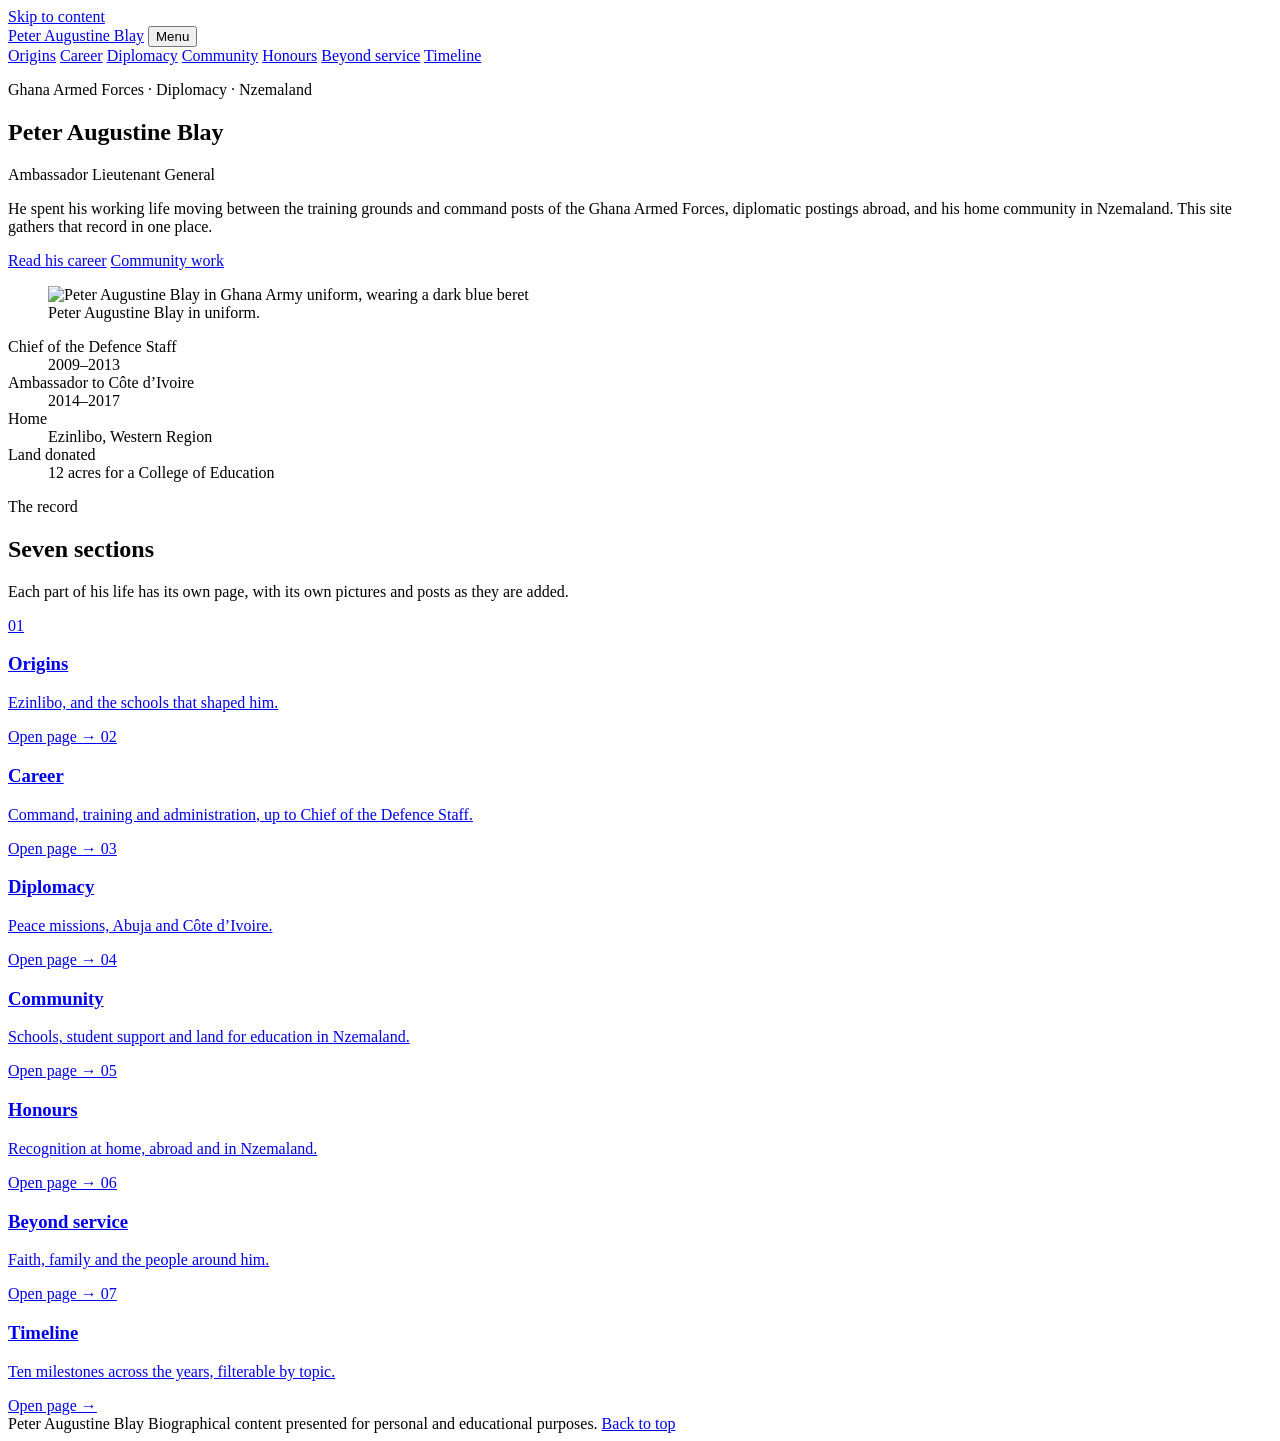
==== peter-blay-site /index.html @ b86ea7f4 "uploaded files" ====
<!doctype html>
<html lang="en">
<head>
  <meta charset="utf-8">
  <meta name="viewport" content="width=device-width, initial-scale=1">
  <meta name="theme-color" content="#02343F">
  <meta name="description" content="Peter Augustine Blay: service in the Ghana Armed Forces, diplomacy abroad, community work in Nzemaland, and faith.">
  <title>Peter Augustine Blay</title>
  <link rel="preconnect" href="https://fonts.googleapis.com">
  <link rel="preconnect" href="https://fonts.gstatic.com" crossorigin>
  <link href="https://fonts.googleapis.com/css2?family=DM+Sans:wght@400;500;600;700&family=Playfair+Display:wght@400;500;600;700&display=swap" rel="stylesheet">
  <link rel="stylesheet" href="styles.css">
  <link rel="stylesheet" href="pages.css">
  <script src="posts.js" defer></script>
  <script src="script.js" defer></script>
</head>
<body>
  <a class="skip-link" href="#main">Skip to content</a>

  <header class="site-header">
    <div class="wrap header-inner">
      <a class="wordmark" href="index.html">Peter Augustine Blay</a>
      <button class="menu-toggle" type="button" aria-expanded="false" aria-controls="site-nav">
        <span class="sr-only">Menu</span>
      </button>
      <nav class="site-nav" id="site-nav" aria-label="Main">
        <a href="origins.html">Origins</a>
        <a href="career.html">Career</a>
        <a href="diplomacy.html">Diplomacy</a>
        <a href="community.html">Community</a>
        <a href="honours.html">Honours</a>
        <a href="life.html">Beyond service</a>
        <a href="timeline.html">Timeline</a>
      </nav>
    </div>
  </header>

  <main id="main">

    <section class="hero" id="top">
      <div class="wrap hero-grid">
        <div class="hero-text">
          <p class="label">Ghana Armed Forces · Diplomacy · Nzemaland</p>
          <h1 class="name">Peter Augustine Blay</h1>
          <p class="tagline">Ambassador Lieutenant General</p>
          <p class="lead">
            He spent his working life moving between the training grounds and command posts of the Ghana Armed Forces, diplomatic postings abroad, and his home community in Nzemaland. This site gathers that record in one place.
          </p>
          <div class="actions">
            <a class="btn btn-solid" href="career.html">Read his career</a>
            <a class="btn btn-line" href="community.html">Community work</a>
          </div>
        </div>

        <figure class="portrait">
          <img src="PeterBlay.jpg" alt="Peter Augustine Blay in Ghana Army uniform, wearing a dark blue beret">
          <figcaption>Peter Augustine Blay in uniform.</figcaption>
        </figure>
      </div>
    </section>

    <section class="facts" aria-label="Key facts">
      <dl class="wrap facts-grid">
        <div>
          <dt>Chief of the Defence Staff</dt>
          <dd>2009–2013</dd>
        </div>
        <div>
          <dt>Ambassador to Côte d’Ivoire</dt>
          <dd>2014–2017</dd>
        </div>
        <div>
          <dt>Home</dt>
          <dd>Ezinlibo, Western Region</dd>
        </div>
        <div>
          <dt>Land donated</dt>
          <dd>12 acres for a College of Education</dd>
        </div>
      </dl>
    </section>

    <section class="block" aria-labelledby="sections-title">
      <div class="wrap">
        <div class="head">
          <div>
            <p class="label">The record</p>
            <h2 id="sections-title">Seven sections</h2>
          </div>
          <p>Each part of his life has its own page, with its own pictures and posts as they are added.</p>
        </div>

        <div class="index-grid">
          <a class="index-card" href="origins.html">
            <span class="num">01</span>
            <h3>Origins</h3>
            <p>Ezinlibo, and the schools that shaped him.</p>
            <span class="more">Open page →</span>
          </a>
          <a class="index-card" href="career.html">
            <span class="num">02</span>
            <h3>Career</h3>
            <p>Command, training and administration, up to Chief of the Defence Staff.</p>
            <span class="more">Open page →</span>
          </a>
          <a class="index-card" href="diplomacy.html">
            <span class="num">03</span>
            <h3>Diplomacy</h3>
            <p>Peace missions, Abuja and Côte d’Ivoire.</p>
            <span class="more">Open page →</span>
          </a>
          <a class="index-card" href="community.html">
            <span class="num">04</span>
            <h3>Community</h3>
            <p>Schools, student support and land for education in Nzemaland.</p>
            <span class="more">Open page →</span>
          </a>
          <a class="index-card" href="honours.html">
            <span class="num">05</span>
            <h3>Honours</h3>
            <p>Recognition at home, abroad and in Nzemaland.</p>
            <span class="more">Open page →</span>
          </a>
          <a class="index-card" href="life.html">
            <span class="num">06</span>
            <h3>Beyond service</h3>
            <p>Faith, family and the people around him.</p>
            <span class="more">Open page →</span>
          </a>
          <a class="index-card" href="timeline.html">
            <span class="num">07</span>
            <h3>Timeline</h3>
            <p>Ten milestones across the years, filterable by topic.</p>
            <span class="more">Open page →</span>
          </a>
        </div>
      </div>
    </section>

  </main>

  <footer class="site-footer">
    <div class="wrap">
      <span>Peter Augustine Blay</span>
      <span>Biographical content presented for personal and educational purposes.</span>
      <a href="#top">Back to top</a>
    </div>
  </footer>
</body>
</html>
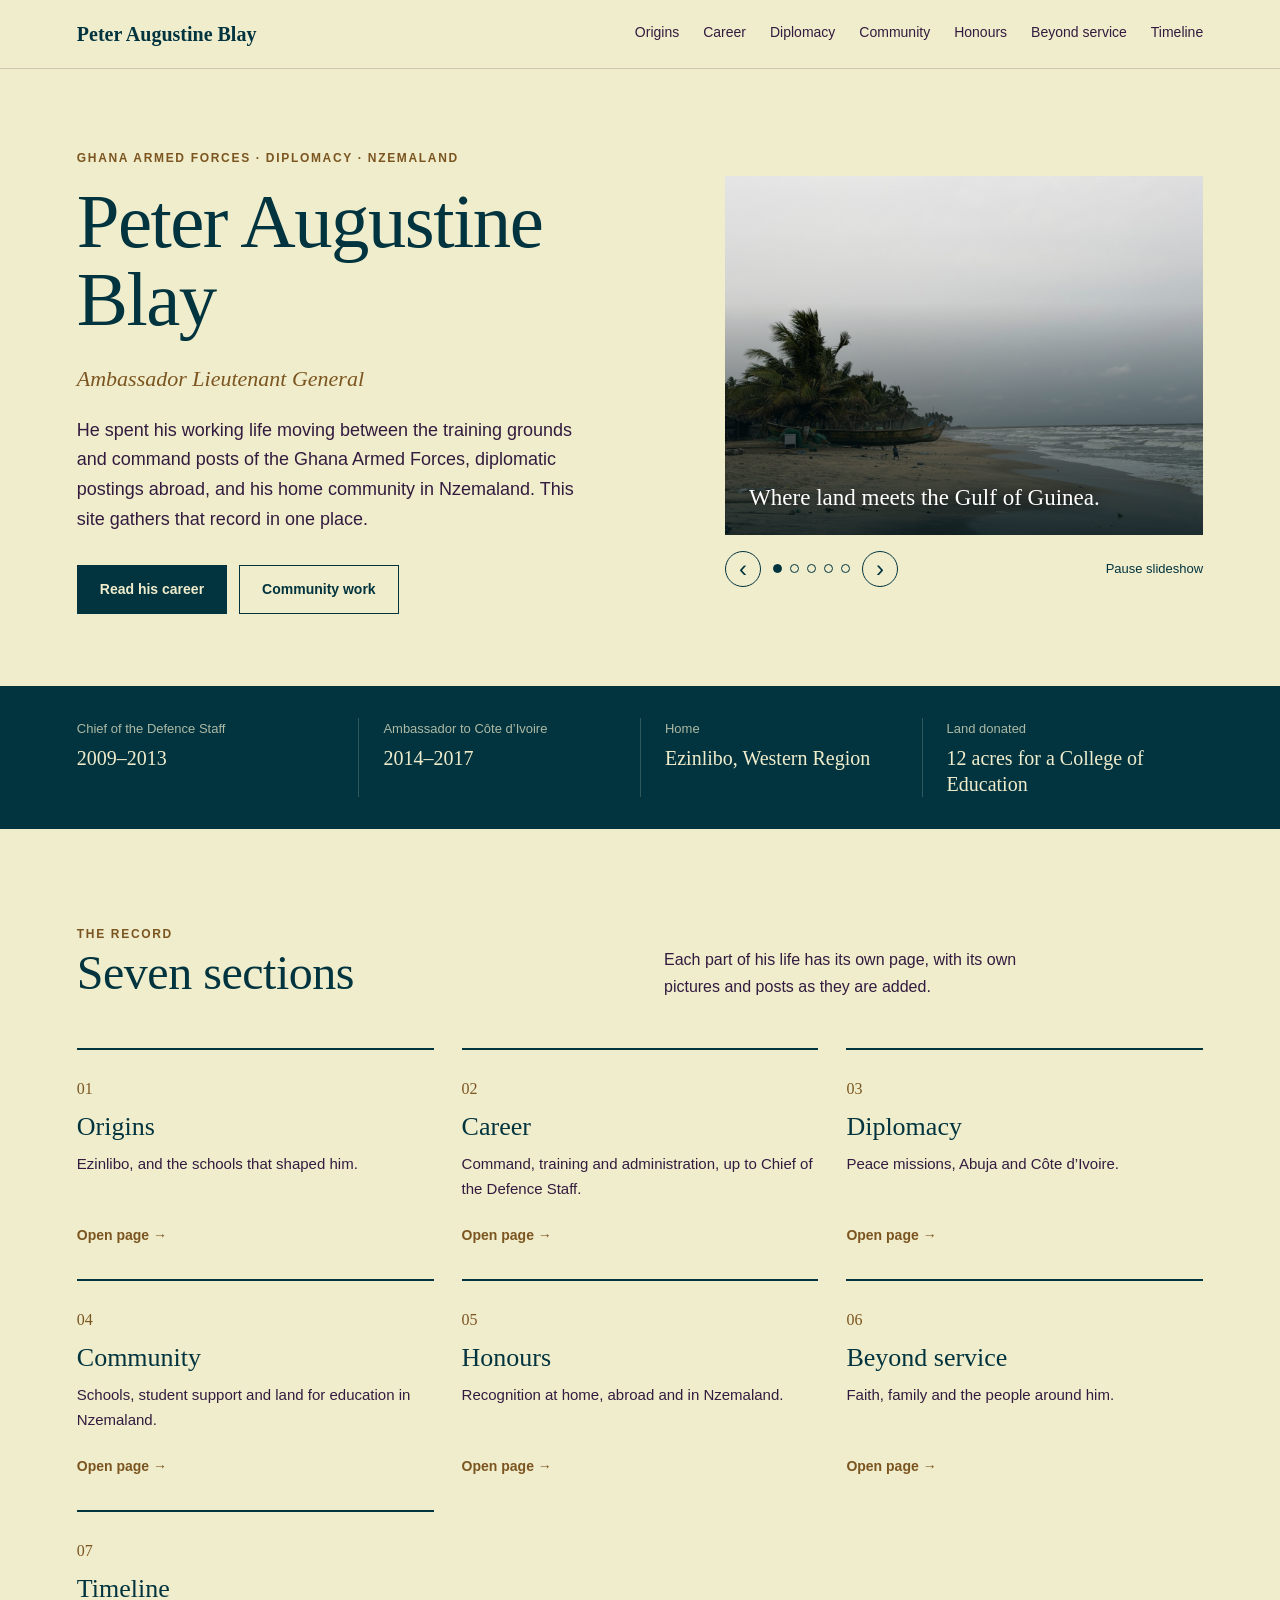
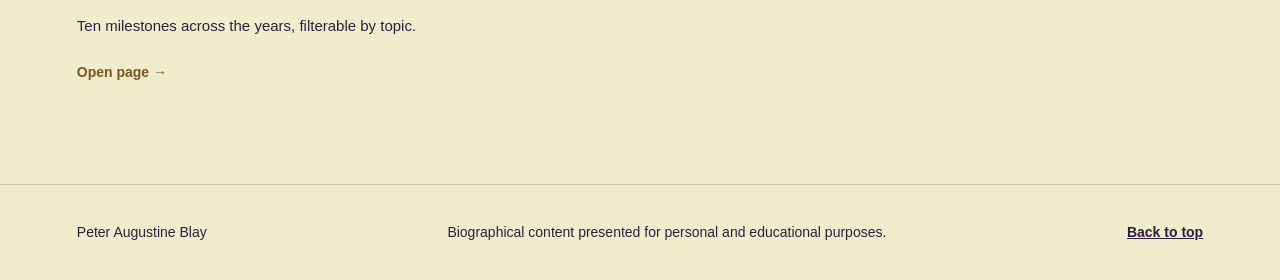
==== commit f6f9601c: "uploading files to the repository." ====
--- a/peter-blay-site /index.html
+++ b/peter-blay-site /index.html
@@ -52,10 +52,42 @@
           </div>
         </div>
 
-        <figure class="portrait">
-          <img src="PeterBlay.jpg" alt="Peter Augustine Blay in Ghana Army uniform, wearing a dark blue beret">
-          <figcaption>Peter Augustine Blay in uniform.</figcaption>
-        </figure>
+        <div class="portrait hero-carousel" role="region" aria-label="Scenes from Ezinlibo and Nzemaland" aria-roledescription="carousel" aria-live="off">
+          <div class="carousel-stage">
+            <figure class="carousel-slide is-active" role="group" aria-roledescription="slide" aria-label="1 of 5" aria-hidden="false">
+              <img src="enzilinbobeachshore.jpeg" alt="Coastline and waves along the shore near Ezinlibo" fetchpriority="high" decoding="async">
+              <figcaption>Where land meets the Gulf of Guinea.</figcaption>
+            </figure>
+            <figure class="carousel-slide" role="group" aria-roledescription="slide" aria-label="2 of 5" aria-hidden="true">
+              <img src="ezinlinbotown.jpeg" alt="A view across Ezinlibo town" loading="lazy" decoding="async">
+              <figcaption>Ezinlibo, a coastal home in Ghana’s Western Region.</figcaption>
+            </figure>
+            <figure class="carousel-slide" role="group" aria-roledescription="slide" aria-label="3 of 5" aria-hidden="true">
+              <img src="ezinlinbocanoes.jpeg" alt="Canoes resting on the water near Ezinlibo" loading="lazy" decoding="async">
+              <figcaption>Canoes along the coast of Nzemaland.</figcaption>
+            </figure>
+            <figure class="carousel-slide" role="group" aria-roledescription="slide" aria-label="4 of 5" aria-hidden="true">
+              <img src="beautifulkidsinwater.jpeg" alt="Children playing together in the water" loading="lazy" decoding="async">
+              <figcaption>Everyday life beside the water.</figcaption>
+            </figure>
+            <figure class="carousel-slide" role="group" aria-roledescription="slide" aria-label="5 of 5" aria-hidden="true">
+              <img src="ezinlibococonuttress.jpeg" alt="Coconut palms growing in the Ezinlibo landscape" loading="lazy" decoding="async">
+              <figcaption>The palms and landscapes of the Nzema coast.</figcaption>
+            </figure>
+          </div>
+          <div class="carousel-controls">
+            <button class="carousel-button carousel-previous" type="button" aria-label="Previous image">‹</button>
+            <div class="carousel-indicators" aria-label="Choose an image">
+              <button class="carousel-indicator is-active" type="button" aria-label="Show image 1" aria-current="true"></button>
+              <button class="carousel-indicator" type="button" aria-label="Show image 2"></button>
+              <button class="carousel-indicator" type="button" aria-label="Show image 3"></button>
+              <button class="carousel-indicator" type="button" aria-label="Show image 4"></button>
+              <button class="carousel-indicator" type="button" aria-label="Show image 5"></button>
+            </div>
+            <button class="carousel-button carousel-next" type="button" aria-label="Next image">›</button>
+            <button class="carousel-pause" type="button" aria-pressed="false">Pause slideshow</button>
+          </div>
+        </div>
       </div>
     </section>
 
--- a/peter-blay-site /styles.css
+++ b/peter-blay-site /styles.css
@@ -0,0 +1,424 @@
+:root {
+  --forest: #02343F;
+  --plum: #331B3F;
+  --cream: #F0EDCC;
+  --cream-deep: #E6E1BA;
+  --ochre: #7B5520;
+  --ochre-bright: #D9B26F;
+  --line: rgba(51, 27, 63, .18);
+  --line-dark: rgba(240, 237, 204, .2);
+  --serif: "Playfair Display", Georgia, serif;
+  --sans: "DM Sans", "Helvetica Neue", Arial, sans-serif;
+  --wrap: 1180px;
+}
+
+* { box-sizing: border-box; }
+html { scroll-behavior: smooth; scroll-padding-top: 84px; }
+body {
+  margin: 0;
+  background: var(--cream);
+  color: var(--plum);
+  font: 400 16px/1.65 var(--sans);
+  -webkit-font-smoothing: antialiased;
+}
+img { display: block; max-width: 100%; height: auto; }
+a { color: inherit; }
+h1, h2, h3 { font-family: var(--serif); font-weight: 500; line-height: 1.15; margin: 0; }
+p { margin: 0 0 1em; }
+dl, dd { margin: 0; }
+ul, ol { padding: 0; margin: 0; }
+:focus-visible { outline: 2px solid var(--ochre); outline-offset: 3px; }
+
+.wrap { width: min(var(--wrap), 88%); margin-inline: auto; }
+.sr-only { position: absolute; width: 1px; height: 1px; overflow: hidden; clip: rect(0 0 0 0); white-space: nowrap; }
+.skip-link { position: absolute; top: -60px; left: 12px; z-index: 50; padding: 8px 12px; background: var(--plum); color: var(--cream); }
+.skip-link:focus { top: 12px; }
+
+.label {
+  margin: 0 0 14px;
+  color: var(--ochre);
+  font-size: 12px;
+  font-weight: 600;
+  letter-spacing: .14em;
+  text-transform: uppercase;
+}
+
+/* Header */
+.site-header {
+  position: sticky;
+  top: 0;
+  z-index: 20;
+  background: var(--cream);
+  border-bottom: 1px solid var(--line);
+}
+.header-inner { display: flex; align-items: center; justify-content: space-between; min-height: 68px; }
+.wordmark {
+  color: var(--forest);
+  font-family: var(--serif);
+  font-size: 20px;
+  font-weight: 600;
+  text-decoration: none;
+}
+.site-nav { display: flex; gap: 24px; }
+.site-nav a {
+  padding: 6px 0;
+  border-bottom: 2px solid transparent;
+  font-size: 14px;
+  font-weight: 500;
+  text-decoration: none;
+}
+.site-nav a:hover, .site-nav a.is-active { border-bottom-color: var(--ochre); }
+
+.menu-toggle {
+  display: none;
+  position: relative;
+  width: 36px;
+  height: 36px;
+  padding: 0;
+  border: 0;
+  background: none;
+  cursor: pointer;
+}
+.menu-toggle::before, .menu-toggle::after {
+  position: absolute;
+  left: 8px;
+  right: 8px;
+  height: 2px;
+  background: var(--forest);
+  content: "";
+  transition: transform .2s ease;
+}
+.menu-toggle::before { top: 13px; }
+.menu-toggle::after { top: 21px; }
+.menu-toggle[aria-expanded="true"]::before { transform: translateY(4px) rotate(45deg); }
+.menu-toggle[aria-expanded="true"]::after { transform: translateY(-4px) rotate(-45deg); }
+
+/* Hero */
+.hero { padding: 80px 0 72px; }
+.hero-grid { display: grid; grid-template-columns: 1.1fr .9fr; gap: 64px; align-items: center; }
+.name {
+  color: var(--forest);
+  font-size: clamp(46px, 6vw, 84px);
+  letter-spacing: -.02em;
+  line-height: 1.02;
+}
+.tagline { margin: 22px 0 18px; color: var(--ochre); font-family: var(--serif); font-size: 22px; font-style: italic; }
+.lead { max-width: 52ch; font-size: 18px; }
+.actions { display: flex; flex-wrap: wrap; gap: 12px; margin-top: 30px; }
+.btn {
+  display: inline-block;
+  padding: 12px 22px;
+  border: 1px solid var(--forest);
+  font-size: 14px;
+  font-weight: 600;
+  text-decoration: none;
+  transition: background .2s ease, color .2s ease;
+}
+.btn-solid { background: var(--forest); color: var(--cream); }
+.btn-solid:hover { background: var(--plum); border-color: var(--plum); }
+.btn-line { color: var(--forest); }
+.btn-line:hover { background: var(--forest); color: var(--cream); }
+
+.portrait { margin: 0; }
+.portrait img { width: 100%; mix-blend-mode: multiply; }
+.portrait figcaption {
+  margin-top: 12px;
+  padding-top: 10px;
+  border-top: 1px solid var(--line);
+  font-size: 13px;
+  opacity: .8;
+}
+.hero-carousel { position: relative; }
+.carousel-stage {
+  display: grid;
+  aspect-ratio: 4 / 3;
+  overflow: hidden;
+  background: var(--forest);
+}
+.carousel-stage .carousel-slide {
+  position: relative;
+  grid-area: 1 / 1;
+  min-width: 0;
+  margin: 0;
+  overflow: hidden;
+  opacity: 0;
+  transition: opacity .8s ease;
+  pointer-events: none;
+}
+.carousel-stage .carousel-slide.is-active { z-index: 1; opacity: 1; pointer-events: auto; }
+.carousel-stage .carousel-slide img {
+  width: 100%;
+  height: 100%;
+  object-fit: cover;
+  mix-blend-mode: normal;
+}
+.carousel-stage .carousel-slide::after {
+  position: absolute;
+  inset: 35% 0 0;
+  background: linear-gradient(transparent, rgba(2, 22, 27, .78));
+  content: "";
+}
+.carousel-stage .carousel-slide figcaption {
+  position: absolute;
+  z-index: 1;
+  right: 24px;
+  bottom: 22px;
+  left: 24px;
+  margin: 0;
+  padding: 0;
+  border: 0;
+  color: #fff;
+  font-family: var(--serif);
+  font-size: clamp(17px, 2vw, 23px);
+  line-height: 1.3;
+  opacity: 1;
+  text-shadow: 0 1px 8px rgba(0, 0, 0, .35);
+}
+.hero-carousel .carousel-controls {
+  display: flex;
+  align-items: center;
+  gap: 12px;
+  margin-top: 16px;
+}
+.carousel-button {
+  display: grid;
+  width: 36px;
+  height: 36px;
+  place-items: center;
+  border: 1px solid var(--forest);
+  border-radius: 50%;
+  background: transparent;
+  color: var(--forest);
+  font: inherit;
+  font-size: 24px;
+  line-height: 1;
+  cursor: pointer;
+}
+.carousel-button:hover { background: var(--forest); color: var(--cream); }
+.carousel-button:focus-visible, .carousel-indicator:focus-visible, .carousel-pause:focus-visible { outline-color: var(--ochre); }
+.carousel-indicators { display: flex; gap: 8px; }
+.carousel-indicator {
+  width: 9px;
+  height: 9px;
+  padding: 0;
+  border: 1px solid var(--forest);
+  border-radius: 50%;
+  background: transparent;
+  cursor: pointer;
+}
+.carousel-indicator.is-active { background: var(--forest); }
+.carousel-pause {
+  margin-left: auto;
+  padding: 6px 0;
+  border: 0;
+  background: transparent;
+  color: var(--forest);
+  font: inherit;
+  font-size: 13px;
+  cursor: pointer;
+}
+.carousel-pause:hover { text-decoration: underline; }
+
+/* Facts strip */
+.facts { background: var(--forest); color: var(--cream); }
+.facts-grid {
+  display: grid;
+  grid-template-columns: repeat(4, 1fr);
+  padding-top: 32px;
+  padding-bottom: 32px;
+}
+.facts-grid > div { padding: 0 24px; border-left: 1px solid var(--line-dark); }
+.facts-grid > div:first-child { padding-left: 0; border-left: 0; }
+.facts dt { margin-bottom: 6px; font-size: 13px; opacity: .72; }
+.facts dd { font-family: var(--serif); font-size: 20px; line-height: 1.3; }
+
+/* Sections */
+.block { padding: 96px 0; }
+.band { background: var(--cream-deep); }
+.dark { background: var(--forest); color: var(--cream); }
+.dark h2 { color: var(--cream); }
+.dark .label { color: var(--ochre-bright); }
+.plum { background: var(--plum); color: var(--cream); }
+.plum h2 { color: var(--cream); }
+.plum .label { color: var(--ochre-bright); }
+
+h2 { color: var(--forest); font-size: clamp(34px, 4vw, 48px); letter-spacing: -.01em; }
+.two { display: grid; grid-template-columns: 1fr 1.2fr; gap: 64px; align-items: start; }
+.head {
+  display: grid;
+  grid-template-columns: 1fr 1fr;
+  gap: 48px;
+  align-items: end;
+  margin-bottom: 48px;
+}
+.head p { max-width: 46ch; margin: 0; }
+.two h2 { margin-bottom: 18px; }
+
+/* Definition rows (education, honours) */
+.rows { margin-top: 0; border-top: 1px solid var(--line); }
+.rows > div {
+  display: grid;
+  grid-template-columns: 130px 1fr;
+  gap: 20px;
+  padding: 18px 0;
+  border-bottom: 1px solid var(--line);
+}
+.rows dt { color: var(--forest); font-weight: 600; }
+.rows dd { margin: 0; }
+.rows dd h3 { margin-bottom: 4px; color: var(--forest); font-size: 20px; }
+.rows dd p { margin: 0; font-size: 15px; }
+
+/* Career */
+.roles {
+  display: grid;
+  grid-template-columns: 1fr 1fr;
+  border-top: 1px solid var(--line-dark);
+}
+.role-card { padding: 30px 0; border-bottom: 1px solid var(--line-dark); }
+.roles > article:nth-child(odd) { padding-right: 32px; border-right: 1px solid var(--line-dark); }
+.roles > article:nth-child(even) { padding-left: 32px; }
+.roles h3 { margin-bottom: 10px; color: var(--cream); font-size: 26px; }
+.roles p { margin: 0; opacity: .85; }
+.built { margin-top: 56px; }
+.built .label { color: var(--ochre-bright); }
+.tags { display: flex; flex-wrap: wrap; gap: 10px; list-style: none; }
+.tags li {
+  padding: 7px 14px;
+  border: 1px solid rgba(240, 237, 204, .35);
+  font-size: 14px;
+}
+
+/* Diplomacy */
+.chapters { border-top: 1px solid var(--line); }
+.chapter {
+  display: grid;
+  grid-template-columns: 170px 1fr;
+  gap: 32px;
+  padding: 34px 0;
+  border-bottom: 1px solid var(--line);
+}
+.when { margin: 0; color: var(--ochre); font-family: var(--serif); font-size: 30px; line-height: 1.1; }
+.chapter h3 { margin-bottom: 10px; color: var(--forest); font-size: 26px; }
+.chapter p { max-width: 62ch; margin: 0; }
+
+/* Community */
+.item {
+  display: grid;
+  grid-template-columns: 52px 1fr;
+  gap: 12px;
+  padding: 26px 0;
+  border-top: 1px solid var(--line);
+}
+.item:last-child { border-bottom: 1px solid var(--line); }
+.num { color: var(--ochre); font-family: var(--serif); font-size: 18px; }
+.item h3 { margin-bottom: 6px; color: var(--forest); font-size: 23px; }
+.item p { margin: 0; }
+
+/* Life beyond service */
+.life-grid { grid-template-columns: 1.4fr .6fr; }
+.family {
+  padding: 32px;
+  border: 1px solid var(--line-dark);
+}
+.family .label { margin-bottom: 20px; }
+.family dl > div { padding: 16px 0; border-top: 1px solid var(--line-dark); }
+.family dt { font-size: 14px; opacity: .72; }
+.family dd { font-family: var(--serif); font-size: 44px; line-height: 1.1; }
+.family .note { border-top: 1px solid var(--line-dark); }
+.family .note dd { margin-top: 0; font-family: var(--sans); font-size: 15px; line-height: 1.6; opacity: .8; }
+
+/* Timeline */
+.filters { display: flex; flex-wrap: wrap; gap: 24px; margin-bottom: 30px; }
+.filter-button {
+  padding: 4px 0;
+  border: 0;
+  border-bottom: 2px solid transparent;
+  background: none;
+  color: var(--plum);
+  font: inherit;
+  font-size: 15px;
+  cursor: pointer;
+}
+.filter-button:hover { color: var(--forest); }
+.filter-button.is-selected { border-bottom-color: var(--forest); color: var(--forest); font-weight: 600; }
+
+.timeline { list-style: none; border-top: 1px solid var(--line); }
+.timeline-entry {
+  display: grid;
+  grid-template-columns: 110px 1fr 120px;
+  gap: 24px;
+  align-items: start;
+  padding: 22px 0;
+  border-bottom: 1px solid var(--line);
+}
+.timeline-entry[hidden] { display: none; }
+.timeline time { color: var(--ochre); font-family: var(--serif); font-size: 20px; }
+.timeline h3 { margin-bottom: 4px; color: var(--forest); font-size: 20px; }
+.timeline p { margin: 0; font-size: 15px; }
+.tag {
+  justify-self: end;
+  padding-top: 4px;
+  font-size: 12px;
+  font-weight: 600;
+  letter-spacing: .1em;
+  text-transform: uppercase;
+  opacity: .65;
+}
+
+/* Footer */
+.site-footer { padding: 36px 0; border-top: 1px solid var(--line); font-size: 14px; }
+.site-footer .wrap { display: flex; flex-wrap: wrap; justify-content: space-between; gap: 16px; }
+.site-footer a { font-weight: 600; }
+
+/* Responsive */
+@media (max-width: 1000px) {
+  .facts-grid { grid-template-columns: repeat(2, 1fr); row-gap: 24px; }
+  .facts-grid > div:nth-child(3) { padding-left: 0; border-left: 0; }
+  .two, .life-grid { grid-template-columns: 1fr; gap: 40px; }
+  .head { grid-template-columns: 1fr; gap: 16px; }
+}
+
+@media (max-width: 820px) {
+  .menu-toggle { display: block; }
+  .site-nav {
+    position: absolute;
+    top: 100%;
+    left: 0;
+    right: 0;
+    display: none;
+    flex-direction: column;
+    gap: 0;
+    padding: 6px 6% 14px;
+    background: var(--cream);
+    border-bottom: 1px solid var(--line);
+  }
+  .site-nav.is-open { display: flex; }
+  .site-nav a { padding: 12px 0; border-bottom: 1px solid var(--line); }
+  .site-nav a:hover, .site-nav a.is-active { border-bottom-color: var(--line); color: var(--ochre); }
+  .hero { padding: 56px 0; }
+  .hero-grid { grid-template-columns: 1fr; gap: 40px; }
+  .portrait { max-width: 420px; }
+  .block { padding: 72px 0; }
+  .roles { grid-template-columns: 1fr; }
+  .roles > article:nth-child(odd) { padding-right: 0; border-right: 0; }
+  .roles > article:nth-child(even) { padding-left: 0; }
+  .chapter { grid-template-columns: 1fr; gap: 10px; }
+  .timeline-entry { grid-template-columns: 84px 1fr; gap: 16px; }
+  .tag { display: none; }
+}
+
+@media (max-width: 520px) {
+  .facts-grid { grid-template-columns: 1fr; }
+  .facts-grid > div { padding: 0; border-left: 0; }
+  .rows > div { grid-template-columns: 1fr; gap: 6px; }
+  .item { grid-template-columns: 1fr; gap: 4px; }
+  .site-footer .wrap { flex-direction: column; }
+  .hero-carousel .carousel-controls { gap: 9px; }
+  .hero-carousel .carousel-pause { font-size: 12px; }
+  .carousel-stage .carousel-slide figcaption { right: 16px; bottom: 16px; left: 16px; }
+}
+
+@media (prefers-reduced-motion: reduce) {
+  html { scroll-behavior: auto; }
+  *, *::before, *::after { transition-duration: .01ms !important; }
+}
--- a/peter-blay-site /pages.css
+++ b/peter-blay-site /pages.css
@@ -0,0 +1,100 @@
+/* Multi-page additions: page heroes, section index, pager, posts */
+
+.page-hero { padding: 72px 0 56px; border-bottom: 1px solid var(--line); }
+.crumbs { margin-bottom: 28px; font-size: 13px; }
+.crumbs a { color: var(--ochre); text-decoration: none; }
+.crumbs a:hover { text-decoration: underline; }
+.page-hero h1 {
+  margin-bottom: 20px;
+  color: var(--forest);
+  font-size: clamp(42px, 5.4vw, 72px);
+  letter-spacing: -.02em;
+  line-height: 1.05;
+}
+.page-hero .lead { max-width: 58ch; }
+
+/* Site-wide: current page marker in the nav */
+.site-nav a[aria-current="page"] { border-bottom-color: var(--ochre); }
+
+/* Home: section index */
+.index-grid {
+  display: grid;
+  grid-template-columns: repeat(3, 1fr);
+  gap: 28px;
+}
+.index-card {
+  display: flex;
+  flex-direction: column;
+  gap: 10px;
+  padding: 26px 0 4px;
+  border-top: 2px solid var(--forest);
+  text-decoration: none;
+  transition: border-color .2s ease;
+}
+.index-card:hover { border-top-color: var(--ochre); }
+.index-card .num { color: var(--ochre); font-family: var(--serif); font-size: 16px; }
+.index-card h3 { color: var(--forest); font-size: 26px; }
+.index-card p { margin: 0; font-size: 15px; }
+.index-card .more { margin-top: auto; padding-top: 12px; color: var(--ochre); font-size: 14px; font-weight: 600; }
+.index-card:hover h3 { text-decoration: underline; text-underline-offset: 4px; }
+
+/* Pager: previous / next section */
+.pager { border-top: 1px solid var(--line); }
+.pager .wrap {
+  display: flex;
+  flex-wrap: wrap;
+  justify-content: space-between;
+  gap: 24px;
+  padding: 40px 0;
+}
+.pager a { text-decoration: none; }
+.pager a.next { margin-left: auto; text-align: right; }
+.pager small {
+  display: block;
+  margin-bottom: 4px;
+  color: var(--ochre);
+  font-size: 12px;
+  font-weight: 600;
+  letter-spacing: .12em;
+  text-transform: uppercase;
+}
+.pager .title { color: var(--forest); font-family: var(--serif); font-size: 26px; }
+.pager a:hover .title { text-decoration: underline; text-underline-offset: 4px; }
+
+/* Posts: pictures and updates per section */
+.post-grid {
+  display: grid;
+  grid-template-columns: repeat(auto-fill, minmax(260px, 1fr));
+  gap: 28px;
+}
+.post-card { padding-top: 18px; border-top: 1px solid var(--line); }
+.post-card figure { margin: 0 0 14px; }
+.post-card img { width: 100%; aspect-ratio: 4 / 3; object-fit: cover; }
+.post-card time { color: var(--ochre); font-size: 13px; font-weight: 600; letter-spacing: .04em; }
+.post-card h3 { margin: 6px 0 8px; color: var(--forest); font-size: 22px; }
+.post-card p { margin: 0; font-size: 15px; }
+.post-grid .empty {
+  grid-column: 1 / -1;
+  margin: 0;
+  padding: 44px 24px;
+  border: 1px dashed rgba(51, 27, 63, .3);
+  text-align: center;
+  font-size: 15px;
+  opacity: .8;
+}
+
+/* Layout helpers for the page sections */
+.items { display: grid; gap: 0; }
+.plum .family dl > div { border-top-color: var(--line-dark); }
+
+@media (max-width: 1000px) {
+  .index-grid { grid-template-columns: repeat(2, 1fr); }
+}
+@media (max-width: 820px) {
+  .site-nav a[aria-current="page"] { border-bottom-color: var(--line); color: var(--ochre); }
+  .page-hero { padding: 48px 0 40px; }
+}
+@media (max-width: 520px) {
+  .index-grid { grid-template-columns: 1fr; }
+  .pager .title { font-size: 22px; }
+}
